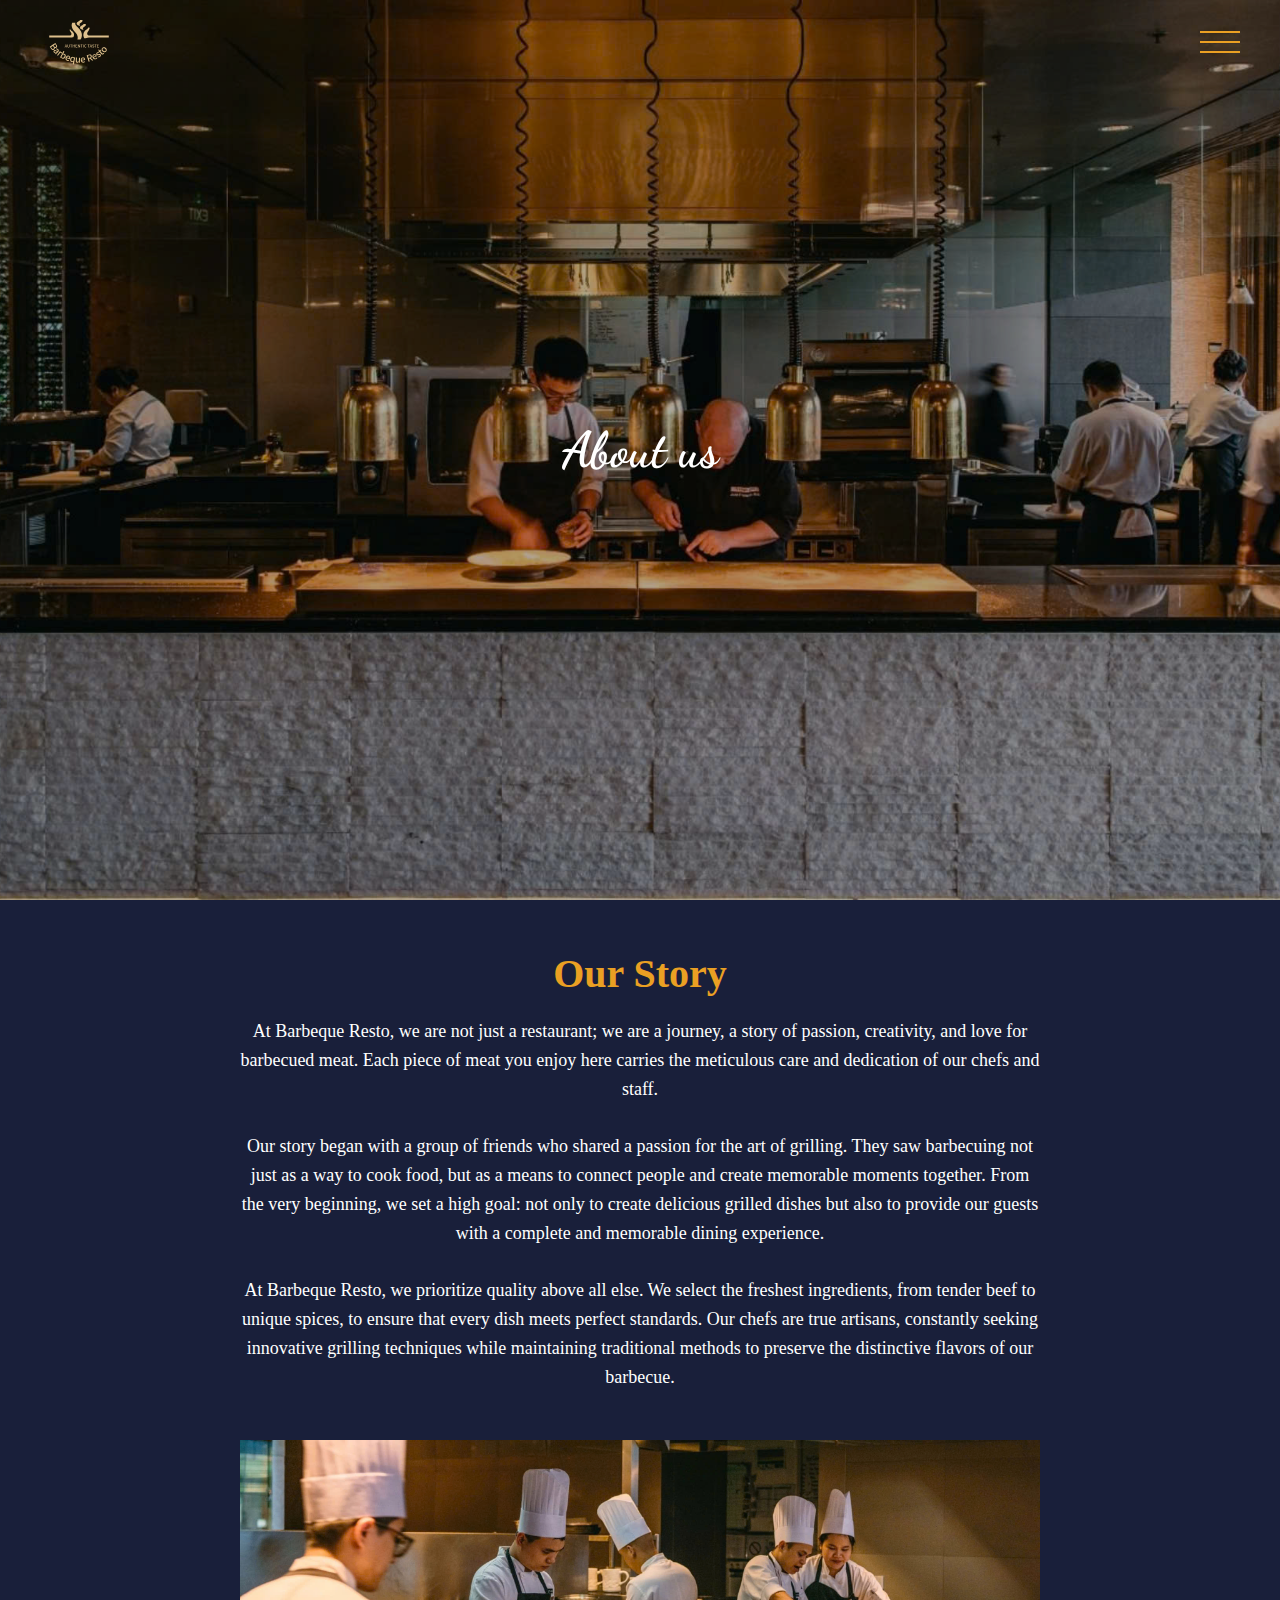
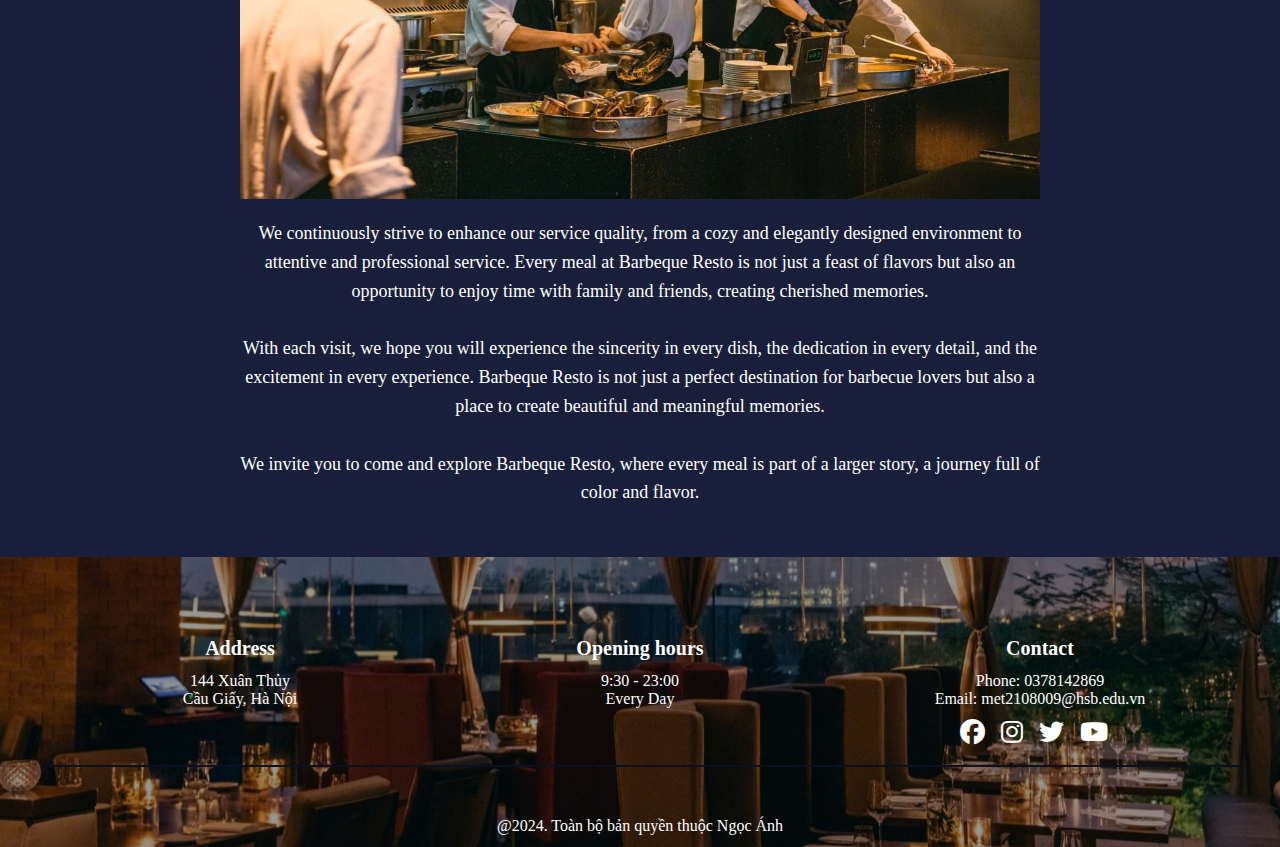
==== about.html @ 60485977 "final" ====
<!DOCTYPE html>
<html lang="en">
<head>
    <meta charset="UTF-8">
    <meta http-equiv="X-UA-Compatible" content="IE=edge">
    <meta name="viewport" content="width=device-width, initial-scale=1.0">
    <link rel="stylesheet" href="style.css">
    <link rel="stylesheet" href="res.css">
    <link href="https://unpkg.com/aos@2.3.1/dist/aos.css" rel="stylesheet">
    <link rel="stylesheet" href="fontawesome-free-6.6.0-web/css/all.min.css">
    <title>Website-Restaurant - New Page</title>
</head>
<body>
    <!-- Section class "top" -->
    <section class="top">
        <div class="container">
            <div class="row justify-content">
                <div class="logo"><img src="images/logo1.svg" alt=""></div>
                <!-- Giữ nguyên nút menu-bar nếu bạn muốn sử dụng cho mục đích khác -->
                <div class="menu-bar">
                    <span></span>
                </div>
                <div class="menu-items">
                    <ul>
                        <li class="menu-item"><a href="index.html">Home</a></li>
                        <li class="menu-item"><a href="about.html">About us</a></li>
                        <li class="menu-item"><a href="index.html#menu">Menu</a></li>
                        <li class="menu-item"><a href="index.htm#feedback">Feedback</a></li>
                        <li class="menu-item"><a href="index.htm#workforce">Workforce</a></li>
                        <li class="menu-item"><a href="book.html">Book</a></li>
                    </ul>
                </div>
            </div>
        </div>
    </section>
    <section class="big-image">
        <div class="big-image-content" data-aos="fade-up" data-aos-duration="1500">
            <h2>About us</h2>
            
        </div>
    </section>
    <section class="story">
        <div class="container">
            <div class="story-content">
                <h2>Our Story</h2>
                <p>
                    At Barbeque Resto, we are not just a restaurant; we are a journey, a story of passion, creativity, and love for barbecued meat. Each piece of meat you enjoy here carries the meticulous care and dedication of our chefs and staff.
                    <br><br>
                    Our story began with a group of friends who shared a passion for the art of grilling. They saw barbecuing not just as a way to cook food, but as a means to connect people and create memorable moments together. From the very beginning, we set a high goal: not only to create delicious grilled dishes but also to provide our guests with a complete and memorable dining experience.
                    <br><br>
                    At Barbeque Resto, we prioritize quality above all else. We select the freshest ingredients, from tender beef to unique spices, to ensure that every dish meets perfect standards. Our chefs are true artisans, constantly seeking innovative grilling techniques while maintaining traditional methods to preserve the distinctive flavors of our barbecue.
                    <br><br>
                    <img src="images/st.jpg" alt="" class="story-image">
                    We continuously strive to enhance our service quality, from a cozy and elegantly designed environment to attentive and professional service. Every meal at Barbeque Resto is not just a feast of flavors but also an opportunity to enjoy time with family and friends, creating cherished memories.
                    <br><br>
                    With each visit, we hope you will experience the sincerity in every dish, the dedication in every detail, and the excitement in every experience. Barbeque Resto is not just a perfect destination for barbecue lovers but also a place to create beautiful and meaningful memories.
                    <br><br>
                    We invite you to come and explore Barbeque Resto, where every meal is part of a larger story, a journey full of color and flavor.
                </p>
            </div>
        </div>
    </section>
    


    <section class="footer">
        <div class="footer-bg">

        </div>
        <div class="container">
            <div class="row justify-content">
                <div class="footer-item">
                    <h2>Address</h2>
                    <p>144 Xuân Thủy <br>Cầu Giấy, Hà Nội </p>
                </div>
                <div class="footer-item">
                    <h2>Opening hours</h2>
                    <p>9:30 - 23:00 <br>Every Day </p>
                </div>
                <div class="footer-item">
                    <h2>Contact</h2>
                    <p>Phone: 0378142869 <br>Email: met2108009@hsb.edu.vn </p>
                    <div class="footer-social">
                        <i class="fa-brands fa-facebook"></i>
                        <i class="fa-brands fa-instagram"></i>
                        <i class="fa-brands fa-twitter"></i>
                        <i class="fa-brands fa-youtube"></i>
                    </div>
                </div>
            </div>
            
        </div>
        <div class="container">
            <div class="footer-copyright">
                @2024. Toàn bộ bản quyền thuộc Ngọc Ánh
            </div>
        </div>
    </section>
    <script src="script.js"></script>
    <script src="https://unpkg.com/aos@2.3.1/dist/aos.js"></script>
    <script src="./events.js"></script>
    <script>
        AOS.init();
    </script>    
</body>
</html>
---- style.css ----
@import url('https://fonts.googleapis.com/css2?family=Roboto:wght@300;400&display=swap');
@import url('https://fonts.googleapis.com/css2?family=Dancing+Script:wght@400..700&display=swap');
:root {
    --main-color: #191F3A;
    --sub-color: #EAA023;
    --text-color: #ffffff;
    --bg--color: #0C1023;

}
*{
    margin: 0;
    padding: 0;
    outline: none;
    box-sizing: border-box;
}
.btn {
    background-color: transparent;
    padding: 15px 30px;
    border: 2px solid var(--sub-color);
    border-radius: 50px;
    color: var(--sub-color);
    cursor: pointer;
    transition: all 0.3s ease ;

}
.btn:hover{
    background-color: #ffffff;
}
ul {
    list-style: none;
}
a {
    text-decoration: none;
}
.section-pading {
    padding: 90px 0;
}
.justify-content{
    justify-content: space-between;
}
.container {
    margin: auto;
    max-width: 1200px;
}
.row{
    display: flex;
    flex-wrap: wrap;
}
.top {
    background-color: transparent ;
    position: fixed ;
    width: 100vw;
    z-index: 99;
    
}
.top::before {
    content: "";
    display: block;
    position: absolute;
    width: 100%;
    height: 100%;
    background-color: var(--main-color);
    z-index: -1;
    transform: translateY(-100%);
    transition: all 0.3s ease ;
}
.top.active::before {
    transform: translateY(0);
     
}
.top .logo img{
    width: 80px;
}
.top .menu-bar {
    display: flex;
    justify-content: center;
    align-items: center;
    cursor: pointer;
    transition: all 0.3s ease;
}
.top .menu-bar.active{
    position: fixed;
    top: 30px;
    right: 0;
    transform: translateX(-200px);
    z-index: 1 ;

}
.top .menu-bar span{
    display: block;
    height: 2px;
    width: 40px;
    background-color: var(--sub-color) ;
    position: relative;
}
.top .menu-bar.active span{
    background-color: transparent;
}
.top .menu-bar.active span::before{
    transform: rotate(-135deg);
}
.top .menu-bar.active span::after{
    transform: rotate(135deg);
}
.top .menu-bar span::before{
    height: 100%;
    width: 100%;
    content: "";
    display: block;
    position: absolute;
    transform: translateY(-10px);
    background-color: var(--sub-color) ;
    transition: all 0.3s ease;
}
.top .menu-bar span::after{
    height: 100%;
    width: 100%;
    content: "";
    display: block;
    position: absolute;
    transform: translateY(10px);
    background-color: var(--sub-color) ;
    transition: all 0.3s ease;
}
.menu-items{
    position: fixed;
    width: 250px;
    height: 100vh;
    background-color: var(--main-color);
    right: 0;
    top: 0;
    padding: 100px 50px;
    transform: translateX(100%);
    transition: all 0.3s ease;
}
.menu-items.active {
    transform: translateX(0);
}
.menu-items a{
    color: var(--text-color) ;
    line-height: 40px;
    font-size: 25px;
    font-family: "Roboto", sans-serif;
    transition: color 0.3s ease;

}
.menu-items a:hover {
    color: var(--sub-color);
}
/* big image */
.big-image{
    display: flex;
    justify-content: center;
    align-items: center;
    width: 100vw;
    height: 100vh;
    position: relative;
    overflow: hidden;
}
.big-image::before{
    content: "";
    display: block;
    position: absolute;
    width: 100%;
    height: 100%;
    background-image: url("images/bg.jpg");
    background-position: center;
    background-repeat: no-repeat;
    background-attachment: fixed;
    background-size: cover;
    z-index: -2;
    animation: Inout 5s infinite;
}
@keyframes Inout{
    0%,100%{
        transform: scale(1);
    }
    50%{
        transform: scale(1.1) ;
    }

}
.big-image::after{
    content: "";
    display: block;
    position: absolute;
    width: 100%;
    height: 100%;
    background-color: black;
    opacity: 0.3;
    z-index: -2;
}
.big-image .big-image-content {
    text-align: center;
    max-width: 500px;
}
.big-image .big-image-content h2{
    font-size: 50px;
    color: var(--text-color);
    font-family: "Dancing Script";
}
.big-image .big-image-content p{
    font-size: 25px;
    color: var(--text-color);
    font-weight: bold;
    margin: 15px 0;
}
/* about */
.about {
    background-color: var(--main-color);
}
.section-title{
    width: 100%;
    text-align: center;
    margin-bottom: 30px;
}
.section-title h2{
    font-size: 40px;
    color: var(--text-color);
    text-transform: uppercase;
}
.section-title h2::before {
    content: attr(data-title);
    display: block;
    color: var(--sub-color);
    font-size: 30px;
    font-family: "Dancing Script";
}
.about .about-item h2 {
    color: var(--text-color);
    font-size: 35px;
}
.about .about-item p {
    font-size: 18px;
    margin: 15px 0 30px;
    color: var(--text-color);
}
.about .about-item img{
    width: 100%;
    border-radius: 10px ;
}
.about-item {
    width: calc(100%/2);
    padding: 15px;
}
.about-item-img{
    position: relative;
}
.about-item-img span {
    position: absolute;
    top: 50%;
    left: 50%;
    color: var(--main-color);
    font-family: "Dancing Script";
    font-weight: 900;
    font-size: 30px;
    transform: translate(-50%,-50%);
}
.about-item-img::before {
    content: "";
    display: block;
    width: 100px;
    height: 100px;
    border: 3px solid var(--sub-color);
    position: absolute;
    top: calc(50% - 50px);
    left: calc(50% - 50px) ;
    /*top: 50%;
    left: 50%;
    transform: translate(-50%,-50%); */
    animation: xoayVong 5s infinite;

}
@keyframes xoayVong {
    0%{transform: rotate(0deg);}
    100%{transform: rotate(360deg);}
}
/*menu */
.menu {
    background-color: var(--bg--color);
}
.menu-title {
    width: 100%;
    text-align: center;
}
.menu-title .menu-button{
    background-color: transparent;
    margin: 10px 12px;
    border: none;
    font-size: 20px;
    color: var(--text-color);
    cursor: pointer;

}
.menu-title .menu-button.active {
    color: var(--sub-color);
}
.menu-title .menu-button:hover {
    color: var(--sub-color);
}
.food-items {
    width: 50%;
    display: flex;
    justify-content: space-between;
    align-items: center ;
    padding: 20px 15px;
    position: relative;
}
.food-items::before {
    content: "";
    display: block;
    position: absolute;
    left: 15px;
    right: 15px ;
    bottom: 0 ;
    border: 1px dashed var(--main-color);
    
}
.food-items:hover .food-item p {
    color: var(--sub-color);

}
.food-items:hover .food-price p {
    color: var(--text-color);
}
.food-item {
    display: flex;
    align-items: center;

}
.food-item img {
    width: 100px;
    margin-right: 25px ;

}
.food-item p {
    color: var(--text-color);
    transition: all 0.3s ease-in;
    font-size: 20px;
}
.food-price p {
    color: var(--sub-color);
    transition: all 0.3s ease-in;
    font-size: 20px;
}
.menu-item-content {
    display: none;

}
.menu-item-content.active {
    display: flex;
    flex-wrap: wrap;

}
.book-now-container {
    display: flex;
    justify-content: center; /* Căn giữa theo chiều ngang */
    align-items: center; /* Căn giữa theo chiều dọc */
    margin-top: 20px; /* Khoảng cách phía trên để nút không dính quá sát phần trên */
}
/* Phan hoi */
.phan-hoi {
    background-color: var(--main-color);
}
.phan-hoi-items {
    display: flex;
    flex-wrap: wrap ;
    justify-content: space-between;

    
}
.phan-hoi-item {
    width: calc(100% / 3 - 30px);
    margin:0 15px ;
    border: 2px solid var(--bg--color);
    padding: 15px;
    border-radius: 10px;
    box-shadow: 0 4px 8px rgba(0, 0, 0, 0.5);
}
.phan-hoi-item:hover img {
    border-color: var(--sub-color) ;

}
.phan-hoi-item span {
    color: var(--text-color);
}
.phan-hoi-item h2 {
    font-size: 20px;
    color: var(--text-color);
    
}
.phan-hoi-item p {
    color: var(--text-color);
    font-size: 20px;
    margin: 20px 0;

}
.phan-hoi-item img {
    width:100px;
    border-radius:  50%;
    border: 4px solid var(--bg--color);
    transition: all 0.5s ease;
}
.phan-hoi-item-content {
    display: flex;
    justify-content: space-between;
    align-items: center;
}
.phan-hoi-item-star i {
    color: var(--sub-color);
}

/* Team */
.team {
    background-color: var(--bg--color);
}
.team-items {
    padding: 15px;
    width: calc(100%/4);
    position: relative;

}
.team-items img {
    width: 100%;
    border-radius: 10px;
    transition: all 0.5s ease;
}
.team-items:hover .team-items-text {
    background-color: var(--sub-color);
    transform: translateY(-50px);

}
.team-items:hover img {
    transform: skewX(2deg);
}
.team-items-text {
    position: absolute;
    padding: 15px 0 ;
    right: 30px;
    left: 30px;
    bottom: 0;
    background-color: var(--main-color);
    text-align: center;
    border-radius: 10px;
    transform: translateY(50%);
    transition: all 0.5s ease;
}
.team-items-text h2 {
    color: var(--text-color);
}
.team-items-text span {
    color: var(--text-color);
}
/* Dat ban ngay */
.booking-section {
    background-color: var(--main-color);
    padding: 50px 0;
}
.booking-form-container {
    max-width: 600px;
    margin: 0 auto;
    background-color: var(--bg--color);
    border-radius: 10px;
    padding: 30px;
    box-shadow: 0 0 20px rgba(0, 0, 0, 0.1);
}
.booking-form-container h2{
    text-align: center;
    color: var(--text-color);
    margin-bottom: 20px;
}
.form-group {
    margin-bottom: 15px;
}
.form-group label {
    display: block;
    margin-bottom: 5px;
    color: var(--text-color);
    font-size: 16px;
}
.form-group input,
.form-group textarea {
    width: 100%;
    padding: 10px;
    border: 1px solid var(--sub-color);
    border-radius: 5px;
    font-size: 14px;
    background-color: var(--bg--color);
    color: var(--text-color);
}
.form-group input:focus,
.form-group textarea:focus {
    border-color: var(--main-color);
    outline: none;
}
button[type="submit"] {
    width: 100%;
    padding: 12px;
    background-color: var(--sub-color);
    color: #ffffff;
    border: none;
    border-radius: 5px;
    font-size: 16px;
    cursor: pointer;
    transition: background-color 0.3s ease;
}
button[type="submit"]:hover {
    background-color: var(--main-color);
}
.error-message {
    color: red; /* Màu đỏ cho lỗi */
    font-size: 12px; /* Kích thước phông chữ nhỏ */
    margin-top: 5px; /* Khoảng cách phía trên */
}

/* Footer */
.footer {
    padding-top: 80px ;
    position: relative;
} 
.footer-bg {
    position: absolute;
    width: 100%;
    height: 100%;
    top: 0;
    background-position: center;
    background-repeat: no-repeat;
    background-size: cover;
    background-image: url("images/footer.jpg");
    z-index: -2;
}
.footer::before {
    position: absolute;
    content: "";
    width: 100%;
    height: 100%;
    background-color: black;
    top: 0;
    opacity: 0.4;
    z-index: -1;
}
.footer-item {
    text-align: center;
    width: calc(100%/3);
}
.footer-item i {
    color: #ffffff;
    font-size: 25px;
    margin-right: 12px;
    cursor: pointer;
    transition: var(--sub-color);
}
.footer-item i:hover {
    color: var(--sub-color);
}
.footer h2 {
    color: var(--text-color);
    font-size: 20px;
    
}
.footer p {
    color: var(--text-color);
    margin: 12px 0 ;
}
.footer-copyright {
    text-align: center;
    padding: 50px 0 12px;
    color: #ffff;
    margin-top: 20px; 
    border-top: 2px solid var(--bg--color);
}
/* ---about.html */
.story {
    background-color: var(--main-color); /* Nền màu chính */
    padding: 50px 0;
}

.story-content {
    color: #ffffff; /* Màu chữ trắng */
    text-align: center;
}

.story h2 {
    font-size: 2.5rem; /* Kích thước chữ tiêu đề lớn hơn */
    color: var(--sub-color); /* Màu chữ tiêu đề */
    margin-bottom: 20px;
}

.story p {
    font-size: 1.125rem; /* Kích thước chữ nội dung câu chuyện */
    line-height: 1.6;
    margin: 0 auto;
    max-width: 800px;
}
.story-image {
    max-width: 100%; /* Đảm bảo hình ảnh không vượt quá kích thước của container */
    height: auto; /* Giữ tỷ lệ kích thước hình ảnh */
    display: block; /* Để căn giữa */
    margin: 20px auto; /* Tạo khoảng cách phía trên và dưới hình ảnh, căn giữa */
}
/* CSS cho thông báo thành công */
#notification {
    display: none; /* Ẩn thông báo mặc định */
    position: fixed;
    top: 20px;
    right: 20px;
    background-color: var(--main-color); 
    color: #ffffff;
    padding: 15px;
    border-radius: 5px;
    box-shadow: 0 2px 4px rgba(0, 0, 0, 0.2);
    z-index: 1000;
    font-family: 'Roboto', sans-serif;
}

#notification.hidden {
    display: none; /* Ẩn thông báo khi có lớp hidden */
}

/* popup */

.popup {
    display: none;
    position: fixed;
    z-index: 1;
    left: 0;
    top: 0;
    width: 100%;
    height: 100%;
    background-color: rgba(0, 0, 0, 0.5);
}



.popup-content {
    color: #fff;
    background-color: #000;
    margin: 15% auto;
    padding: 20px;
    border: 1px solid #EAA023;
    width: 80%;
    max-width: 500px;
    box-shadow: 0 5px 15px rgba(0,0,0,0.3);
    border-radius: 10px;
}

.popup-content--div {
    display: flex;
    flex-direction: column;
    justify-content: center;
    align-items: center;
    margin-top: 30px;
    margin-bottom: 10px;
}

.popup-content--div > * {
    margin-top: 8px;
}

.close {
    color: #aaa;
    float: right;
    font-size: 28px;
    font-weight: bold;
    cursor: pointer;
}

.close:hover, 
.close:focus {
    color: #000;
    text-decoration: none;
    cursor: pointer;;
}
---- res.css ----
@media (max-width: 768px){
    .top {
        padding: 12px;

    }
    .about-item {
        width: 100%;
    }
    .food-items {
        width: 100%;
    }
    .phan-hoi-item {
        width: 100%;
        margin-bottom: 20px;
    }
    .team-items {
        width: 100%;
        margin-bottom: 40px;
    }

}
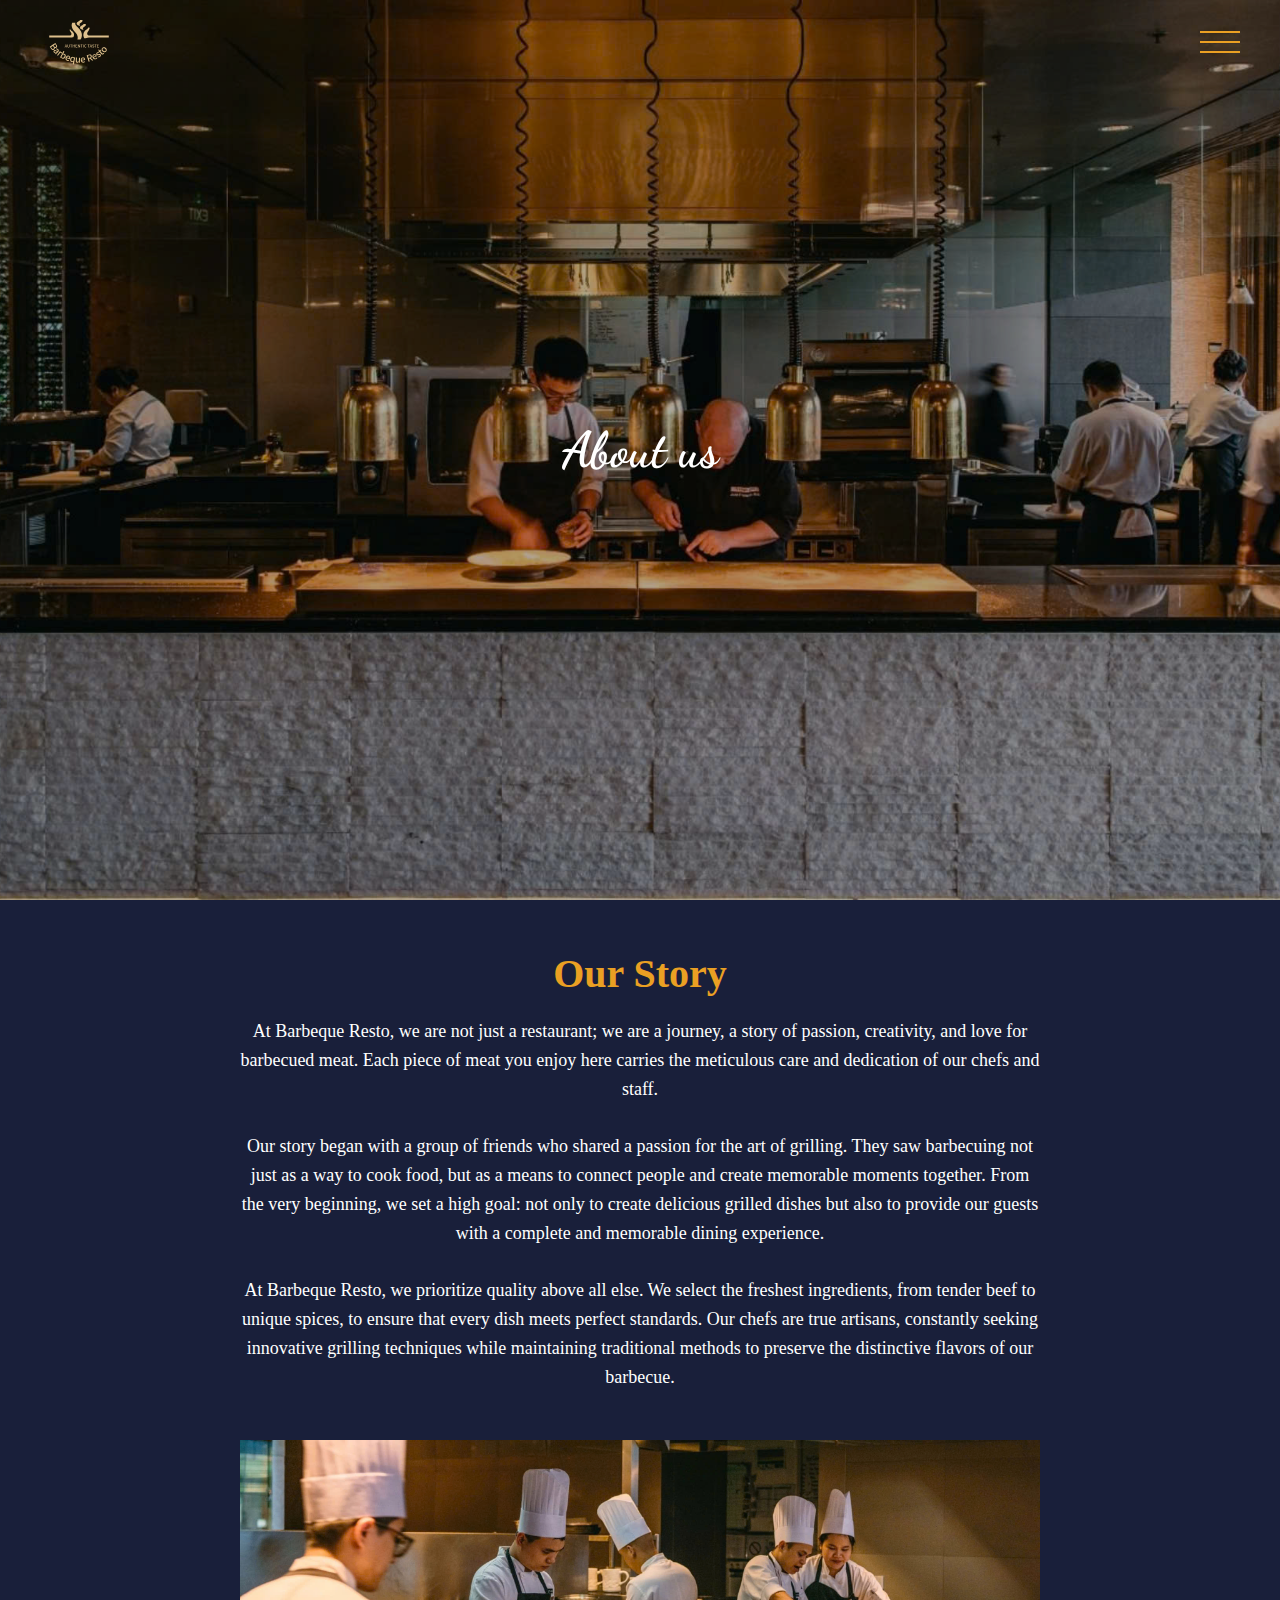
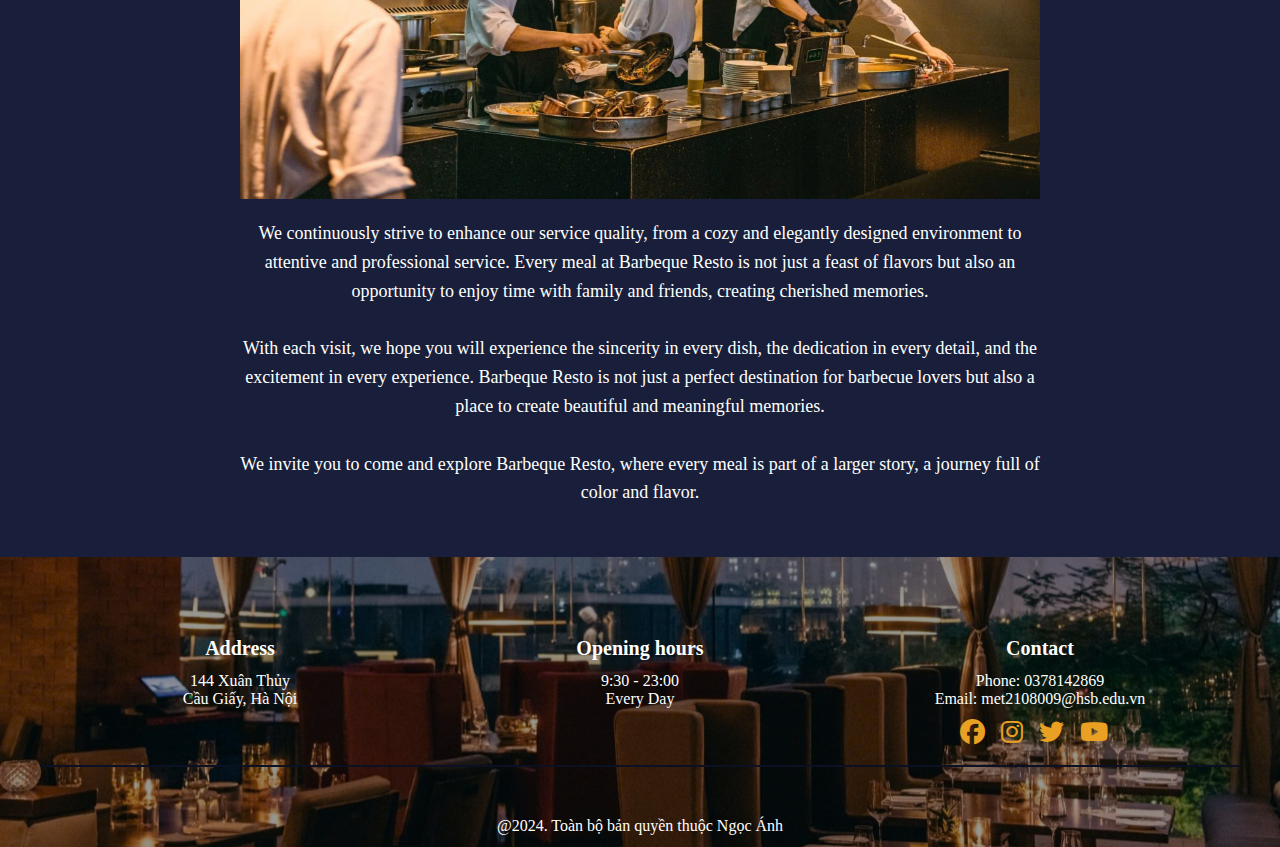
==== commit 0d02a17b: "final" ====
--- a/about.html
+++ b/about.html
@@ -13,6 +13,7 @@
 <body>
     <!-- Section class "top" -->
     <section class="top">
+        <h2 class="visually-hidden"></h2>
         <div class="container">
             <div class="row justify-content">
                 <div class="logo"><img src="images/logo1.svg" alt=""></div>
--- a/style.css
+++ b/style.css
@@ -548,7 +548,8 @@
     font-size: 25px;
     margin-right: 12px;
     cursor: pointer;
-    transition: var(--sub-color);
+    color: var(--sub-color);
+    transition: color 0.3s ease;;
 }
 .footer-item i:hover {
     color: var(--sub-color);
